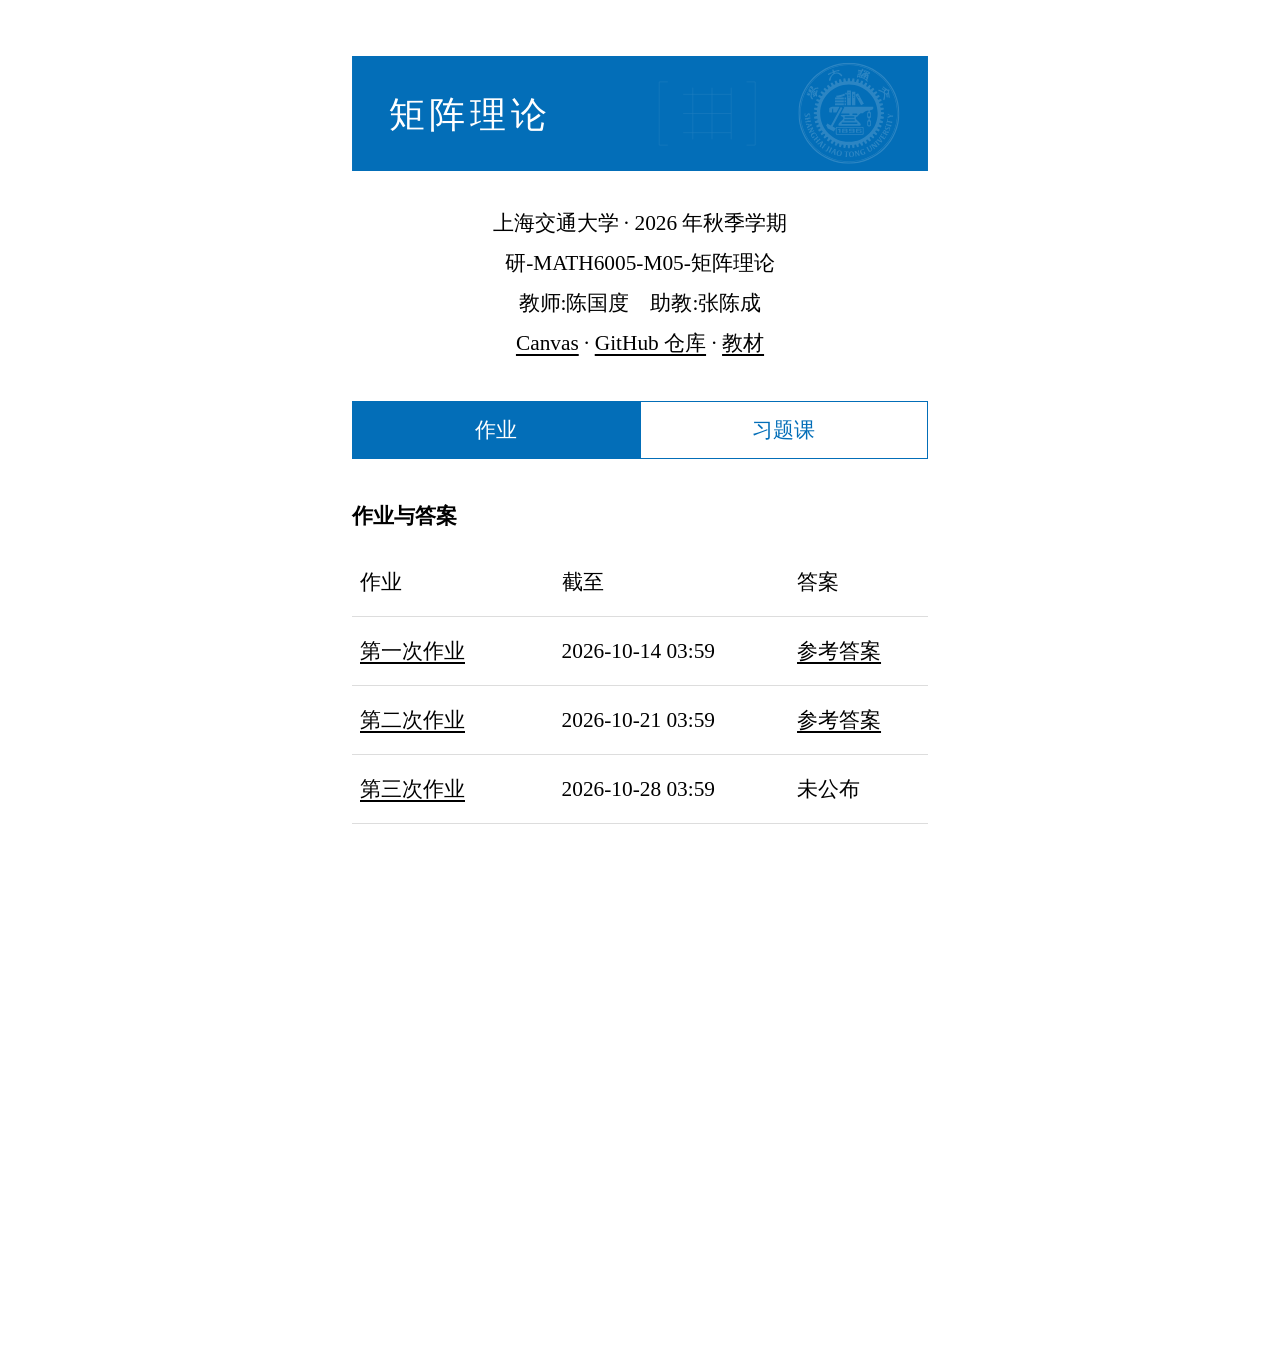
==== index.html @ b4de6fff "Publish homework three and detailed homework two solutions" ====
<!doctype html>
<html lang="zh-CN">
<head>
  <meta charset="utf-8">
  <meta name="viewport" content="width=device-width, initial-scale=1">
  <title>矩阵理论 · 课程主页</title>
  <link rel="stylesheet" href="styles.css?v=20261019-3">
  <script src="homepage.js?v=20261019-2" defer></script>
</head>
<body>
  <main>
    <header class="course-header"><h1><img src="files/course-header.svg" alt="矩阵理论" width="1200" height="240"></h1></header>
    <p class="subtitle">上海交通大学 · 2026 年秋季学期<br>研-MATH6005-M05-矩阵理论<br>教师:陈国度　助教:张陈成<br><a href="https://oc.sjtu.edu.cn/courses/95297/">Canvas</a> · <a href="https://github.com/zhangchenchengSJTU/matrix-theory-95297-2026">GitHub 仓库</a> · <a href="textbook/" title="矩阵理论及其应用, 可阅读或下载 PDF">教材</a></p>
    <div class="course-tabs" role="tablist" aria-label="课程内容">
      <button type="button" id="assignments-tab" role="tab" aria-selected="true" aria-controls="assignments-panel">作业</button>
      <button type="button" id="tutorials-tab" role="tab" aria-selected="false" aria-controls="tutorials-panel" tabindex="-1">习题课</button>
    </div>
    <div class="course-panels">
      <section class="course-panel" id="assignments-panel" role="tabpanel" aria-labelledby="assignments-tab" aria-hidden="false" tabindex="0">
        <table>
          <caption><strong>作业与答案</strong></caption>
          <thead><tr><th scope="col">作业</th><th scope="col">截至</th><th scope="col">答案</th></tr></thead>
          <tbody>
            <tr><td><a href="assignment.html?file=hw01.md">第一次作业</a></td><td>2026-10-14 03:59</td><td><a href="assignment.html?file=hw01-answer.md">参考答案</a></td></tr>
            <tr><td><a href="assignment.html?file=hw02.md">第二次作业</a></td><td>2026-10-21 03:59</td><td><a href="assignment.html?file=hw02-answer.md">参考答案</a></td></tr>
            <tr><td><a href="assignment.html?file=hw03.md&amp;v=20261021-final">第三次作业</a></td><td>2026-10-28 03:59</td><td>未公布</td></tr>
          </tbody>
        </table>
      </section>
      <section class="course-panel" id="tutorials-panel" role="tabpanel" aria-labelledby="tutorials-tab" aria-hidden="true" tabindex="-1" inert>
        <table class="tutorial-schedule">
          <caption><strong>习题课公示栏</strong><br><span class="schedule-note">时间: 周一 18:55–20:20. 地点: 东上院 303</span></caption>
          <thead><tr><th scope="col">周次与日期</th><th scope="col">资料</th></tr></thead>
          <tbody>
            <tr><th scope="row">第六周<br><time datetime="2026-10-19">2026-10-19</time></th><td><a href="files/tutorial-01-20261019.pdf" aria-label="第一次习题课 PDF">PDF</a> · <a href="https://pan.sjtu.edu.cn/web/share/d96ad93b8ef6f9da3c66cb90b9900e50" title="分享内容: 2026秋-矩阵理论-习题课-1.mp4" aria-label="第一次习题课录屏">录屏</a></td></tr>
            <tr><th scope="row">第八周<br><time datetime="2026-11-02">2026-11-02</time></th><td>待公布</td></tr>
            <tr><th scope="row">第十周<br><time datetime="2026-11-16">2026-11-16</time></th><td>待公布</td></tr>
            <tr><th scope="row">第十二周<br><time datetime="2026-11-30">2026-11-30</time></th><td>待公布</td></tr>
            <tr><th scope="row">第十四周<br><time datetime="2026-12-14">2026-12-14</time></th><td>待公布</td></tr>
            <tr><th scope="row">第十六周<br><time datetime="2026-12-28">2026-12-28</time></th><td>待公布</td></tr>
          </tbody>
        </table>
      </section>
    </div>
  </main>
</body>
</html>
---- styles.css ----
* { box-sizing: border-box; }
body { margin: 0; background: #fff; color: #000; font-family: "FangSong", "仿宋", "仿宋_GB2312", "SimSun", "宋体", "Songti SC", "Noto Serif CJK SC", serif; font-size: 16pt; line-height: 30pt; }
main { max-width: calc(156mm + 48px); margin: 56px auto; padding: 0 24px; }
h1 { margin: 0 0 24pt; text-align: center; font-family: "FZXiaoBiaoSong-B05S", "方正小标宋简体", "STSong", "SimSun", "宋体", "Noto Serif CJK SC", serif; font-size: 22pt; line-height: 32pt; font-weight: normal; }
.subtitle { margin: 0 0 28pt; text-align: center; font-size: 16pt; }
table { width: 100%; border-collapse: collapse; font-size: 16pt; }
caption { text-align: left; font-size: 16pt; margin-bottom: 12px; }
th, td { padding: 14px 8px; border-bottom: 1px solid #ddd; text-align: left; font-weight: normal; }
th:first-child { width: 35%; }
a { color: #000; text-underline-offset: 4px; }
a:focus-visible { outline: 2px solid #333; outline-offset: 4px; }
.empty { text-align: center; padding: 32px 8px; }
.back { font-size: 12pt; }
article { margin-top: 28pt; }
article h2 { font-size: 16pt; margin: 28pt 0 0; }
article h3 { font-size: 16pt; margin: 28pt 0 0; }
article p { margin: 0 0 14pt; text-indent: 2em; text-align: left; overflow-wrap: anywhere; }
article ol { margin: 0 0 14pt; padding: 0; list-style: none; counter-reset: question-part; }
article ol > li { counter-increment: question-part; padding: 0; text-indent: 2em; text-align: left; }
article ol > li::before { content: counter(question-part) ". "; }
article ul { margin: 0 0 14pt; padding-left: 2em; }
article li > p { text-indent: 0; }
article ol > li > p:first-child { display: inline; }
article mjx-container { text-indent: 0; letter-spacing: normal; word-spacing: normal; }
article mjx-container[display="true"] { overflow-x: auto; overflow-y: hidden; padding: 8px 0; text-indent: 0; }
article pre { overflow-x: auto; padding: 12px; background: #f6f6f6; }
article blockquote { margin-left: 0; padding-left: 18px; border-left: 2px solid #ddd; }
article blockquote.solution { margin: 12pt 0 18pt; border-left: 3px solid var(--document-color, #036eb8); }
article blockquote.solution > p:first-child { text-indent: 0; }
article blockquote.solution > p:first-child > strong:first-child { color: var(--document-color, #036eb8); }
button, input, select, textarea, code, pre, kbd, samp { font-family: inherit; }
@media (max-width: 640px) { main { margin: 32px auto; padding: 0 16px; } table { font-size: 14pt; } th, td { padding: 12px 4px; } }
@page { size: A4; margin: 37mm 26mm 35mm 28mm; }
@media print { main { margin: 0; padding: 0; max-width: none; } .back { display: none; } article { margin-top: 0; } h1, h2, h3 { break-after: avoid; } p, li { orphans: 2; widows: 2; } a { text-decoration: none; } }

/* Measured from the supplied scanned reference (595 x 841 pt).
   Red rule: x=84.5..507.5 pt, y=343.5..347 pt.
   The scan's 149.2mm content width differs from the standard's nominal 156mm.
   Course wording and half-width punctuation remain intentional customizations. */
.official-document { --rule-width: 149.225mm; position: relative; width: 210mm; max-width: none; min-height: 297mm; margin: 0 auto; padding: 37mm 30.965mm 35mm 29.81mm; }
.official-document > .document-toolbar { position: absolute; top: 12px; left: 29.81mm; right: 30.965mm; }
.document-masthead { position: relative; height: 85.064mm; border-bottom: 0.6mm solid var(--document-color, #036eb8); break-inside: avoid; }
.document-name { position: absolute; top: 38.175mm; left: 0; width: 100%; color: var(--document-color, #036eb8); font-family: "FZXiaoBiaoSong-B05S", "方正小标宋简体", "STSong", "华文宋体", "SimSun", "宋体", "Noto Serif CJK SC", serif; font-size: 36pt; font-weight: bold; line-height: 1; text-align: center; white-space: nowrap; transform: scaleY(1.4); transform-origin: center top; }
.document-number { position: absolute; top: 72.558mm; left: 0; width: 100%; font-size: 16pt; line-height: 30pt; text-align: center; white-space: nowrap; }
.official-document article { margin-top: 80pt; }
.official-document article > h1 { line-height: 30pt; margin-bottom: 30pt; }
.official-document article p, .official-document article ol, .official-document article ul { margin-top: 0; margin-bottom: 0; }
.official-document article strong, .official-document article b { font-weight: bold; }
@media (max-width: 820px) {
  .official-document { width: 100%; padding-left: 16px; padding-right: 16px; }
  .official-document > .document-toolbar { left: 16px; right: 16px; }
  .document-name { font-size: clamp(22px, 6vw, 48px); }
  .document-number { white-space: normal; }
}
@page { size: A4; margin: 37mm 30.965mm 35mm 29.81mm; }
@page :right {
  @bottom-right { content: "— " counter(page) " —"; font-family: "SimSun", "宋体", serif; font-size: 14pt; vertical-align: top; padding-top: 7mm; padding-right: 14pt; }
}
@page :left {
  @bottom-left { content: "— " counter(page) " —"; font-family: "SimSun", "宋体", serif; font-size: 14pt; vertical-align: top; padding-top: 7mm; padding-left: 14pt; }
}
@media print { .official-document { width: auto; min-height: 0; padding: 0; margin: 0; } .official-document article { margin-top: 80pt; } .document-name { font-size: 36pt; } .document-number { white-space: nowrap; } }
@media print {
  .official-document { width: 149.225mm; max-width: 149.225mm; }
  article mjx-container:not([display="true"]) { display: inline-block; max-width: calc(100% - 2em); overflow-x: auto; overflow-y: hidden; vertical-align: middle; }
  article mjx-container:not([display="true"]) > svg { max-width: 100%; height: auto; }
}

.document-signature { margin-top: 30pt; padding-right: 2em; text-align: right; break-inside: avoid; font-size: 16pt; line-height: 30pt; }
.document-imprint { display: flex; flex-wrap: wrap; justify-content: space-between; gap: 0 1em; margin-top: 30pt; padding: 0; border-top: 0.35mm solid #000; border-bottom: 0.35mm solid #000; font-size: 14pt; line-height: 28pt; break-inside: avoid; }
.document-imprint span { white-space: nowrap; padding: 0 1em; }
@media (max-width: 480px) { .document-imprint { flex-wrap: wrap; } }

.document-toolbar { display: flex; justify-content: space-between; align-items: center; gap: 12px; font-size: 12pt; line-height: 1.6; }
.document-actions { display: flex; flex-wrap: wrap; align-items: center; gap: 12px; }
.document-select-control { display: flex; align-items: center; gap: 6px; white-space: nowrap; }
.document-select-control select { padding: 3px 6px; background: #fff; color: #222; border: 1px solid #aaa; font-size: inherit; }
.document-select-control select:focus-visible { outline: 2px solid #333; outline-offset: 3px; }
.paper { --font-scale: 1; --document-color: #036eb8; }
.paper article { font-size: calc(16pt * var(--font-scale)); line-height: calc(30pt * var(--font-scale)); }
.paper article table { font-size: inherit; }
.paper article h1 { font-size: calc(22pt * var(--font-scale)); line-height: calc(32pt * var(--font-scale)); }
.paper article h2, .paper article h3 { font-size: inherit; }
.document-actions button { padding: 3px 8px; background: #fff; color: #222; border: 1px solid #aaa; font-size: inherit; cursor: pointer; }
.document-actions button:disabled { opacity: 0.5; cursor: default; }
.document-actions button:focus-visible { outline: 2px solid #333; outline-offset: 3px; }
.source-panel { margin-top: 24px; border: 1px solid #ddd; padding: 16px; }
.source-panel[hidden] { display: none; }
.source-panel pre { margin: 0; white-space: pre-wrap; overflow-wrap: anywhere; font-size: 12pt; line-height: 1.7; text-align: left; }
@media (max-width: 640px) { .document-toolbar { flex-wrap: wrap; } .source-panel { margin-top: 48px; } .document-actions { gap: 8px; } }
@media print { .document-toolbar, .source-panel { display: none !important; } }


.pdf-download { padding: 3px 8px; border: 1px solid #aaa; text-decoration: none; }
.pdf-download[hidden] { display: none; }


.official-document article p > strong:first-child { margin-right: .25em; }

@media screen {
  main, .official-document { width: 50%; max-width: none; padding-left: 32px; padding-right: 32px; }
  .official-document > .document-toolbar { left: 32px; right: 32px; }
}
@media screen and (max-width: 820px) {
  main, .official-document { width: 100%; padding-left: 16px; padding-right: 16px; }
  .official-document > .document-toolbar { left: 16px; right: 16px; }
}

.course-header { margin-bottom: 24pt; }
.course-header h1 { margin: 0; line-height: 0; }
.course-header img { display: block; width: 100%; height: auto; }

.course-tabs {
  display: flex;
  margin-bottom: 28pt;
}
.course-tabs button {
  flex: 1;
  padding: 8px 16px;
  border: 1px solid #036eb8;
  background: #fff;
  color: #036eb8;
  font-size: inherit;
  line-height: inherit;
  cursor: pointer;
}
.course-tabs button + button {
  border-left: 0;
}
.course-tabs button[aria-selected="true"] {
  background: #036eb8;
  color: #fff;
}
.course-tabs button:focus-visible {
  outline: 2px solid #036eb8;
  outline-offset: 3px;
}
.course-panels {
  display: grid;
}
.course-panel {
  grid-area: 1 / 1;
  min-width: 0;
  align-self: start;
}
.course-panel[aria-hidden="true"] {
  visibility: hidden;
}
.tutorial-schedule .schedule-note {
  display: inline-block;
  margin-top: 6px;
  font-size: 14pt;
  line-height: 24pt;
}
.tutorial-schedule time {
  white-space: nowrap;
}
@media (max-width: 640px) {
  .tutorial-schedule, .tutorial-schedule .schedule-note {
    font-size: 12pt;
  }
}

.document-revision { flex-basis: 100%; margin: 0; padding: 0 1em; border-bottom: 0.25mm solid #000; text-align: left; overflow-wrap: anywhere; }
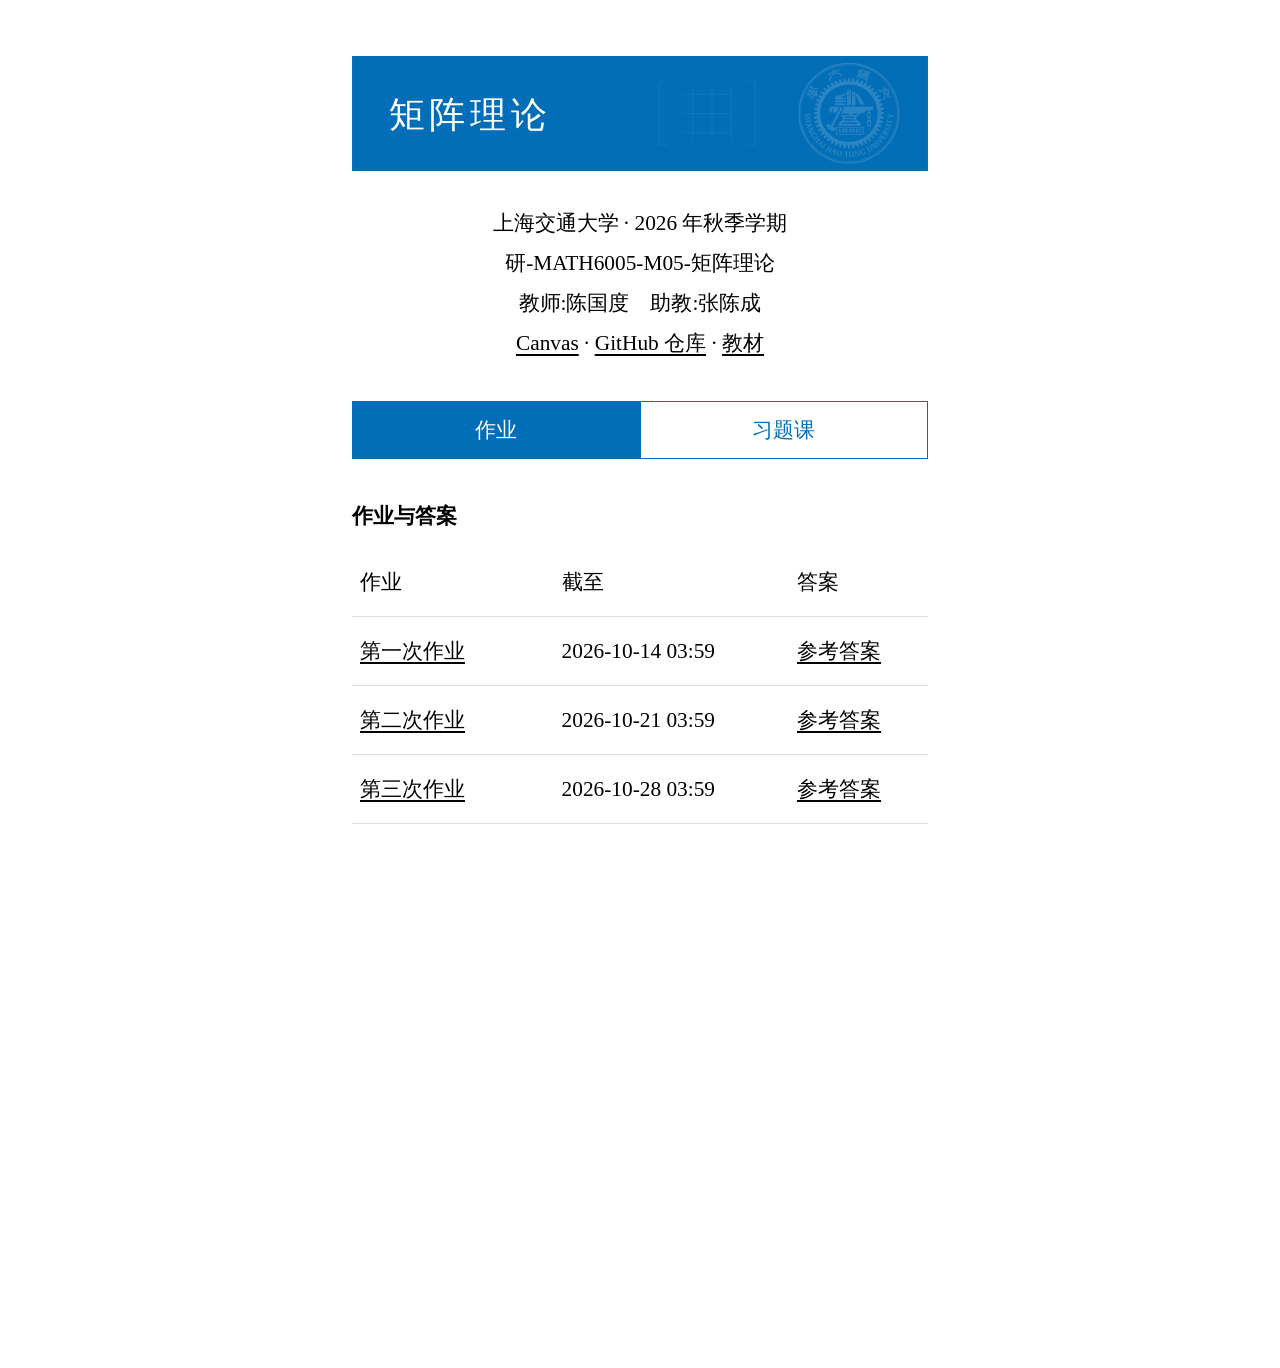
==== commit 8af29316: "Publish homework three reference answer" ====
--- a/index.html
+++ b/index.html
@@ -23,7 +23,7 @@
           <tbody>
             <tr><td><a href="assignment.html?file=hw01.md">第一次作业</a></td><td>2026-10-14 03:59</td><td><a href="assignment.html?file=hw01-answer.md">参考答案</a></td></tr>
             <tr><td><a href="assignment.html?file=hw02.md">第二次作业</a></td><td>2026-10-21 03:59</td><td><a href="assignment.html?file=hw02-answer.md">参考答案</a></td></tr>
-            <tr><td><a href="assignment.html?file=hw03.md&amp;v=20261021-final">第三次作业</a></td><td>2026-10-28 03:59</td><td>未公布</td></tr>
+            <tr><td><a href="assignment.html?file=hw03.md&amp;v=20261021-final">第三次作业</a></td><td>2026-10-28 03:59</td><td><a href="assignment.html?file=hw03-answer.md">参考答案</a></td></tr>
           </tbody>
         </table>
       </section>
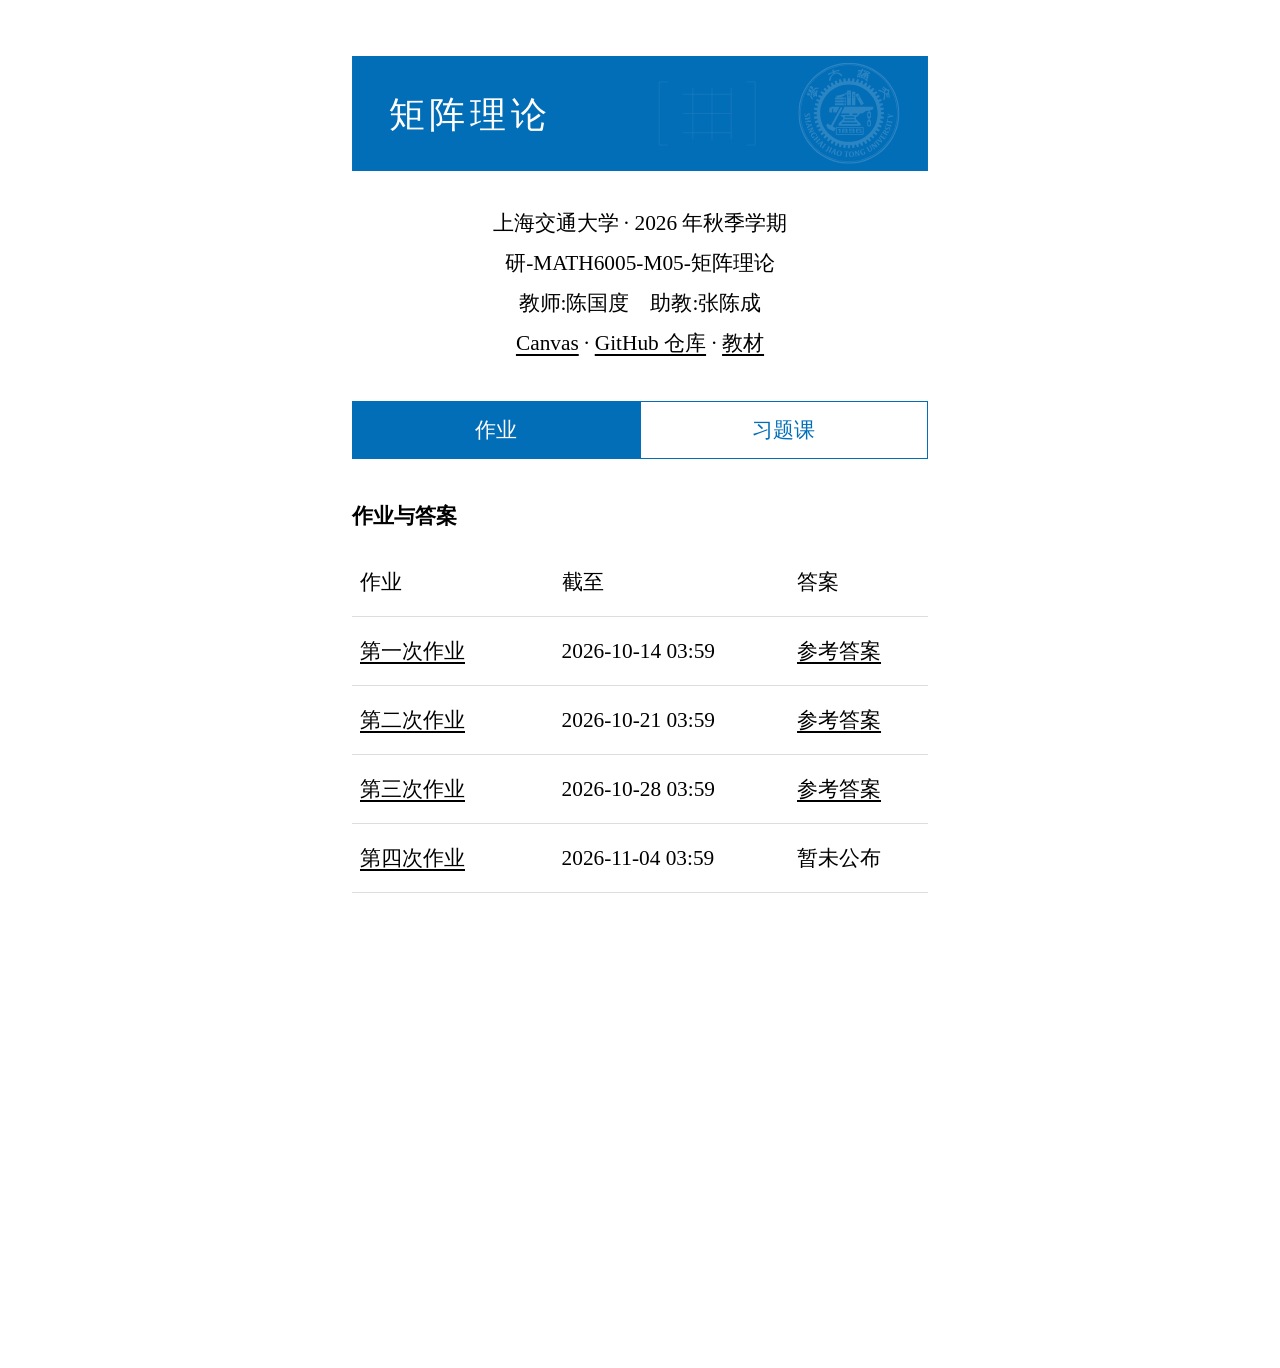
==== commit f10a81f0: "Publish homework four questions" ====
--- a/index.html
+++ b/index.html
@@ -24,6 +24,7 @@
             <tr><td><a href="assignment.html?file=hw01.md">第一次作业</a></td><td>2026-10-14 03:59</td><td><a href="assignment.html?file=hw01-answer.md">参考答案</a></td></tr>
             <tr><td><a href="assignment.html?file=hw02.md">第二次作业</a></td><td>2026-10-21 03:59</td><td><a href="assignment.html?file=hw02-answer.md">参考答案</a></td></tr>
             <tr><td><a href="assignment.html?file=hw03.md&amp;v=20261021-final">第三次作业</a></td><td>2026-10-28 03:59</td><td><a href="assignment.html?file=hw03-answer.md">参考答案</a></td></tr>
+            <tr><td><a href="assignment.html?file=hw04.md">第四次作业</a></td><td>2026-11-04 03:59</td><td>暂未公布</td></tr>
           </tbody>
         </table>
       </section>
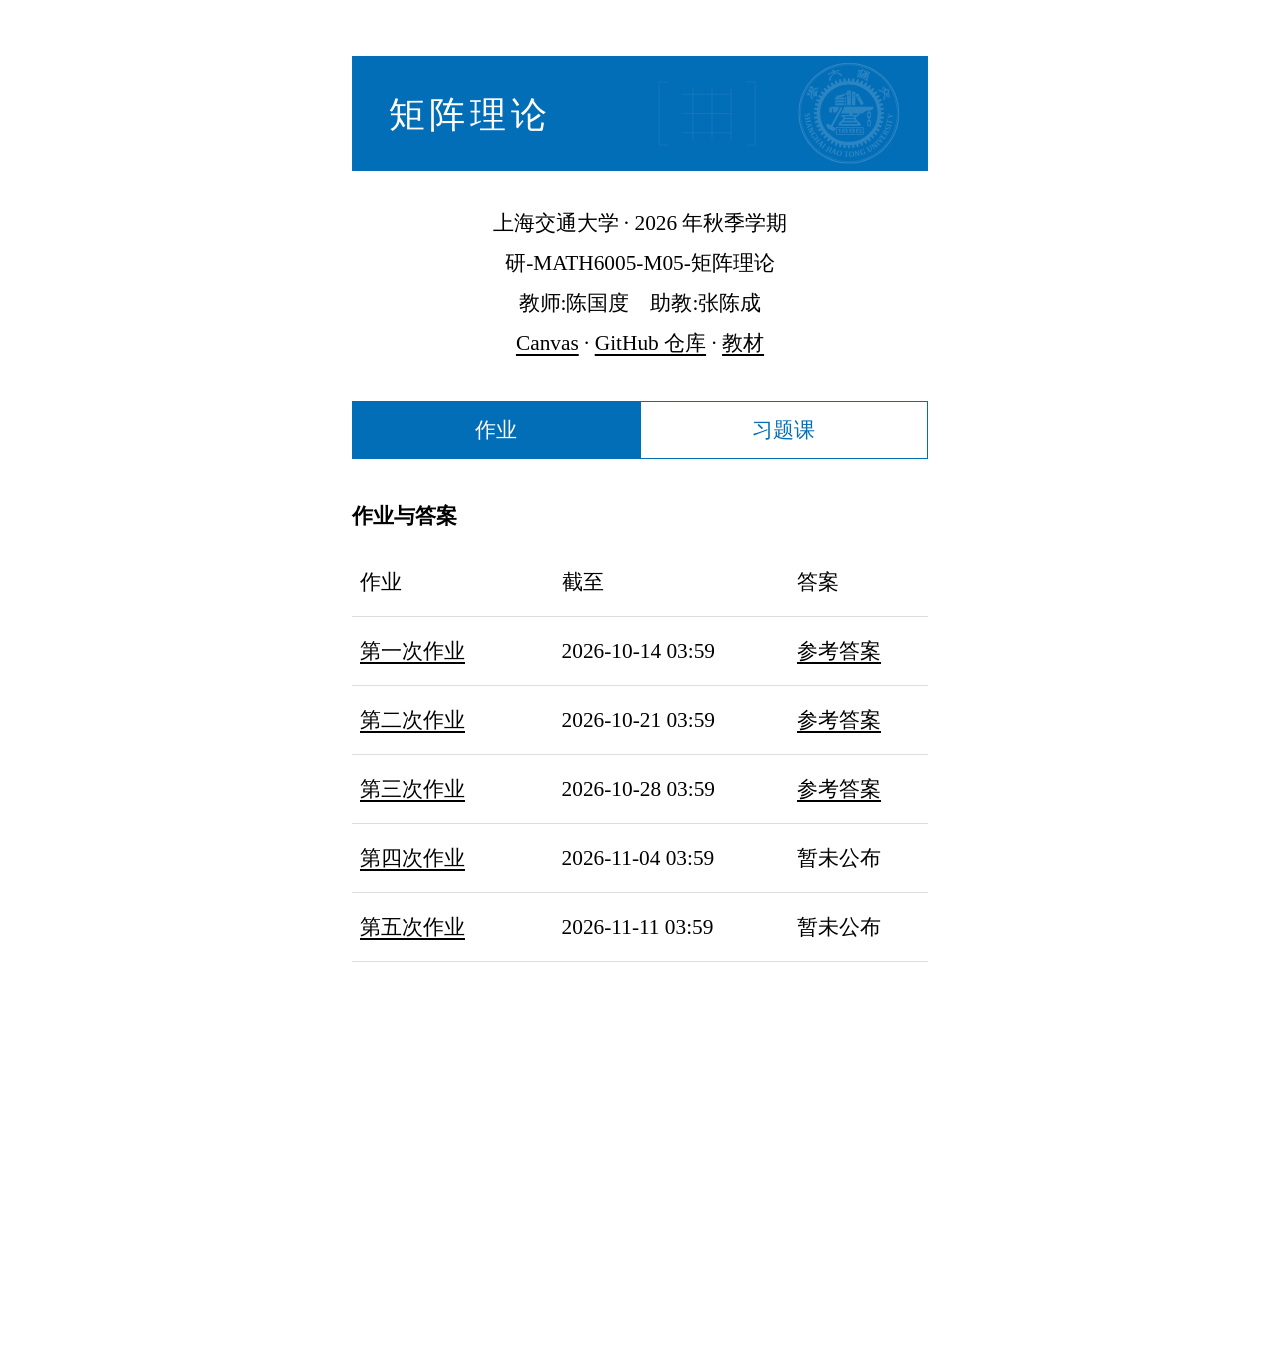
==== commit 83aab889: "Publish homework 5 on adjoints and alternating projections" ====
--- a/index.html
+++ b/index.html
@@ -25,6 +25,7 @@
             <tr><td><a href="assignment.html?file=hw02.md">第二次作业</a></td><td>2026-10-21 03:59</td><td><a href="assignment.html?file=hw02-answer.md">参考答案</a></td></tr>
             <tr><td><a href="assignment.html?file=hw03.md&amp;v=20261021-final">第三次作业</a></td><td>2026-10-28 03:59</td><td><a href="assignment.html?file=hw03-answer.md">参考答案</a></td></tr>
             <tr><td><a href="assignment.html?file=hw04.md">第四次作业</a></td><td>2026-11-04 03:59</td><td>暂未公布</td></tr>
+            <tr><td><a href="assignment.html?file=hw05.md">第五次作业</a></td><td>2026-11-11 03:59</td><td>暂未公布</td></tr>
           </tbody>
         </table>
       </section>
@@ -34,7 +35,7 @@
           <thead><tr><th scope="col">周次与日期</th><th scope="col">资料</th></tr></thead>
           <tbody>
             <tr><th scope="row">第六周<br><time datetime="2026-10-19">2026-10-19</time></th><td><a href="files/tutorial-01-20261019.pdf" aria-label="第一次习题课 PDF">PDF</a> · <a href="https://pan.sjtu.edu.cn/web/share/d96ad93b8ef6f9da3c66cb90b9900e50" title="分享内容: 2026秋-矩阵理论-习题课-1.mp4" aria-label="第一次习题课录屏">录屏</a></td></tr>
-            <tr><th scope="row">第八周<br><time datetime="2026-11-02">2026-11-02</time></th><td>待公布</td></tr>
+            <tr><th scope="row">第八周<br><time datetime="2026-11-02">2026-11-02</time></th><td><a href="files/tutorial-02-20261102.pdf" aria-label="第二次习题课 PDF">PDF</a> · <a href="https://pan.sjtu.edu.cn/web/share/c0d613a60fee93bff09743c4f56cd73a" title="分享内容: 2026秋-矩阵理论-习题课-2.mp4" aria-label="第二次习题课录屏">录屏</a></td></tr>
             <tr><th scope="row">第十周<br><time datetime="2026-11-16">2026-11-16</time></th><td>待公布</td></tr>
             <tr><th scope="row">第十二周<br><time datetime="2026-11-30">2026-11-30</time></th><td>待公布</td></tr>
             <tr><th scope="row">第十四周<br><time datetime="2026-12-14">2026-12-14</time></th><td>待公布</td></tr>
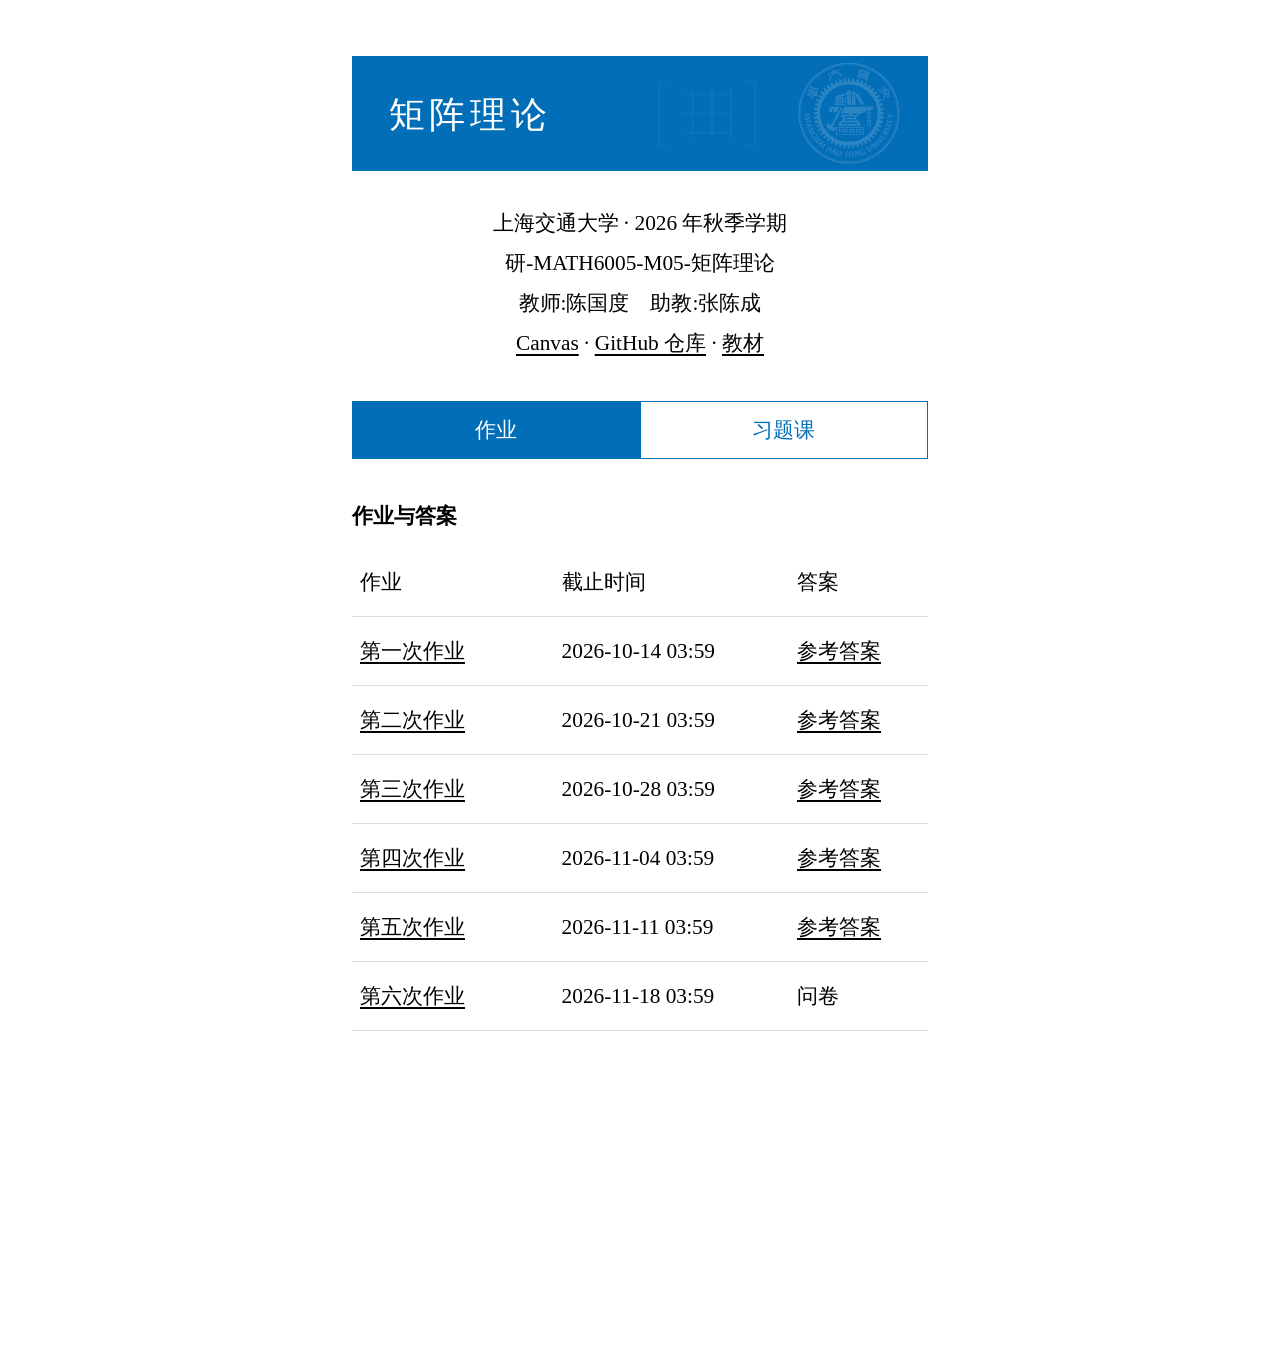
==== commit be92d734: "Publish homework 4 and 5 solutions with local PDFs" ====
--- a/index.html
+++ b/index.html
@@ -19,13 +19,14 @@
       <section class="course-panel" id="assignments-panel" role="tabpanel" aria-labelledby="assignments-tab" aria-hidden="false" tabindex="0">
         <table>
           <caption><strong>作业与答案</strong></caption>
-          <thead><tr><th scope="col">作业</th><th scope="col">截至</th><th scope="col">答案</th></tr></thead>
+          <thead><tr><th scope="col">作业</th><th scope="col">截止时间</th><th scope="col">答案</th></tr></thead>
           <tbody>
             <tr><td><a href="assignment.html?file=hw01.md">第一次作业</a></td><td>2026-10-14 03:59</td><td><a href="assignment.html?file=hw01-answer.md">参考答案</a></td></tr>
             <tr><td><a href="assignment.html?file=hw02.md">第二次作业</a></td><td>2026-10-21 03:59</td><td><a href="assignment.html?file=hw02-answer.md">参考答案</a></td></tr>
             <tr><td><a href="assignment.html?file=hw03.md&amp;v=20261021-final">第三次作业</a></td><td>2026-10-28 03:59</td><td><a href="assignment.html?file=hw03-answer.md">参考答案</a></td></tr>
-            <tr><td><a href="assignment.html?file=hw04.md">第四次作业</a></td><td>2026-11-04 03:59</td><td>暂未公布</td></tr>
-            <tr><td><a href="assignment.html?file=hw05.md">第五次作业</a></td><td>2026-11-11 03:59</td><td>暂未公布</td></tr>
+            <tr><td><a href="assignment.html?file=hw04.md">第四次作业</a></td><td>2026-11-04 03:59</td><td><a href="assignment.html?file=hw04-answer.md">参考答案</a></td></tr>
+            <tr><td><a href="assignment.html?file=hw05.md">第五次作业</a></td><td>2026-11-11 03:59</td><td><a href="assignment.html?file=hw05-answer.md">参考答案</a></td></tr>
+            <tr><td><a href="https://oc.sjtu.edu.cn/courses/95297/quizzes/82607">第六次作业</a></td><td>2026-11-18 03:59</td><td>问卷</td></tr>
           </tbody>
         </table>
       </section>
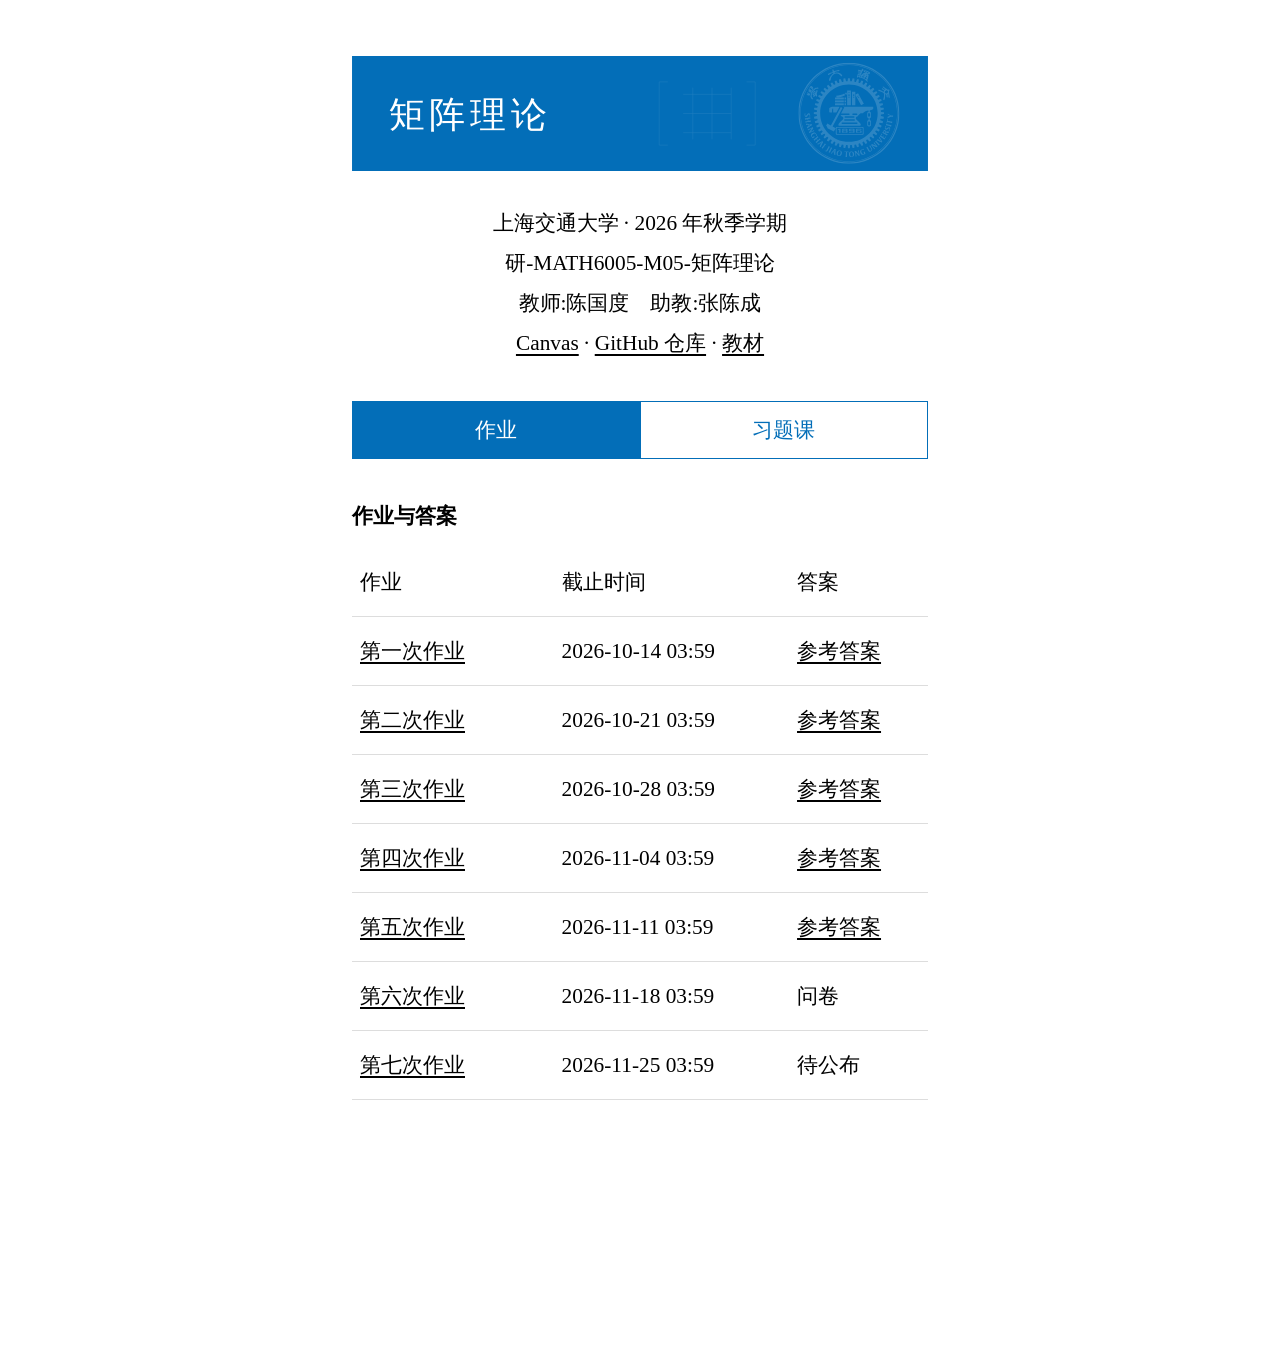
==== commit 2f8b537e: "Publish homework 7 on Jordan canonical form" ====
--- a/index.html
+++ b/index.html
@@ -27,6 +27,7 @@
             <tr><td><a href="assignment.html?file=hw04.md">第四次作业</a></td><td>2026-11-04 03:59</td><td><a href="assignment.html?file=hw04-answer.md">参考答案</a></td></tr>
             <tr><td><a href="assignment.html?file=hw05.md">第五次作业</a></td><td>2026-11-11 03:59</td><td><a href="assignment.html?file=hw05-answer.md">参考答案</a></td></tr>
             <tr><td><a href="https://oc.sjtu.edu.cn/courses/95297/quizzes/82607">第六次作业</a></td><td>2026-11-18 03:59</td><td>问卷</td></tr>
+            <tr><td><a href="assignment.html?file=hw07.md">第七次作业</a></td><td>2026-11-25 03:59</td><td>待公布</td></tr>
           </tbody>
         </table>
       </section>
@@ -37,7 +38,7 @@
           <tbody>
             <tr><th scope="row">第六周<br><time datetime="2026-10-19">2026-10-19</time></th><td><a href="files/tutorial-01-20261019.pdf" aria-label="第一次习题课 PDF">PDF</a> · <a href="https://pan.sjtu.edu.cn/web/share/d96ad93b8ef6f9da3c66cb90b9900e50" title="分享内容: 2026秋-矩阵理论-习题课-1.mp4" aria-label="第一次习题课录屏">录屏</a></td></tr>
             <tr><th scope="row">第八周<br><time datetime="2026-11-02">2026-11-02</time></th><td><a href="files/tutorial-02-20261102.pdf" aria-label="第二次习题课 PDF">PDF</a> · <a href="https://pan.sjtu.edu.cn/web/share/c0d613a60fee93bff09743c4f56cd73a" title="分享内容: 2026秋-矩阵理论-习题课-2.mp4" aria-label="第二次习题课录屏">录屏</a></td></tr>
-            <tr><th scope="row">第十周<br><time datetime="2026-11-16">2026-11-16</time></th><td>待公布</td></tr>
+            <tr><th scope="row">第十周<br><time datetime="2026-11-16">2026-11-16</time></th><td><a href="files/tutorial-03-20261116.pdf" aria-label="第三次习题课 PDF">PDF</a> · <a href="https://pan.sjtu.edu.cn/web/share/dd2ae03ad80a35bdee9335652a6660fa" title="分享内容: 2026秋-矩阵理论-习题课-3.mp4" aria-label="第三次习题课录屏">录屏</a></td></tr>
             <tr><th scope="row">第十二周<br><time datetime="2026-11-30">2026-11-30</time></th><td>待公布</td></tr>
             <tr><th scope="row">第十四周<br><time datetime="2026-12-14">2026-12-14</time></th><td>待公布</td></tr>
             <tr><th scope="row">第十六周<br><time datetime="2026-12-28">2026-12-28</time></th><td>待公布</td></tr>
